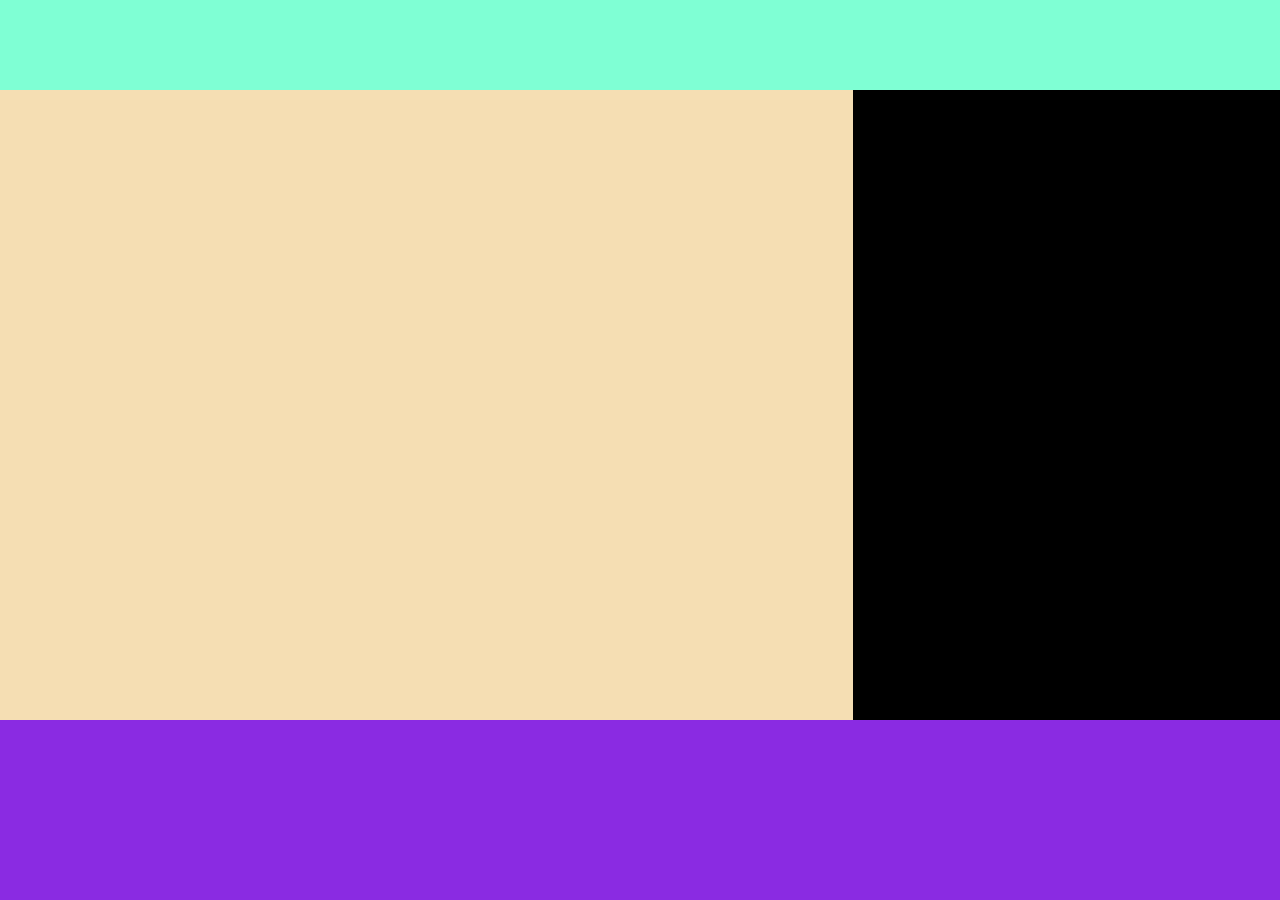
==== index.html @ 0b3eebd1 "Base Grid Layout on Homepage" ====
<!DOCTYPE html>
<html lang="en">

<head>
    <meta charset="UTF-8">
    <meta name="viewport" content="width=device-width, initial-scale=1.0">
    <title>gitgud</title>
    <link rel="stylesheet" href="css/style.css">
    <!-- <link rel="stylesheet" href="css/debug.css"> -->
</head>

<body>
    <div class="wrapper">
        <header class="header">
            <a href="#" class="brand"><img src="https://dummyimage.com/100x80/000/fff" alt=""></a>
        </header>
        <section class="content">
        </section>
        <div class="sidebar"></div>
        <footer class="footer"></footer>
    </div>
</body>

</html>
---- css/style.css ----
@import 'cards.css';
@import 'typo.css';

body {
    padding: 0;
    margin: 0;
}

.wrapper {
    display: grid;
    grid-template-rows: 10vh 70vh 20vh;
    grid-template-areas:
    "top top top"
    "main main sd"
    "footer footer footer";
}

.header {
    grid-area: top;
    background-color: aquamarine;
    display: flex;
    justify-content: center;
    align-items: center;
}

.content {
    grid-area: main;
    background-color: wheat;
}

.sidebar {
    grid-area: sd;
    background-color: black;
}

.footer {
    grid-area: footer;
    background-color: blueviolet;
}
---- css/debug.css ----
/*! debug.css | MIT License | zaydek.github.com/debug.css */
*:not(path):not(g) {
	color:                    hsla(210, 100%, 100%, 0.9) !important;
	background:               hsla(210, 100%,  50%, 0.5) !important;
	outline:    solid 0.25rem hsla(210, 100%, 100%, 0.5) !important;

	box-shadow: none !important;
}
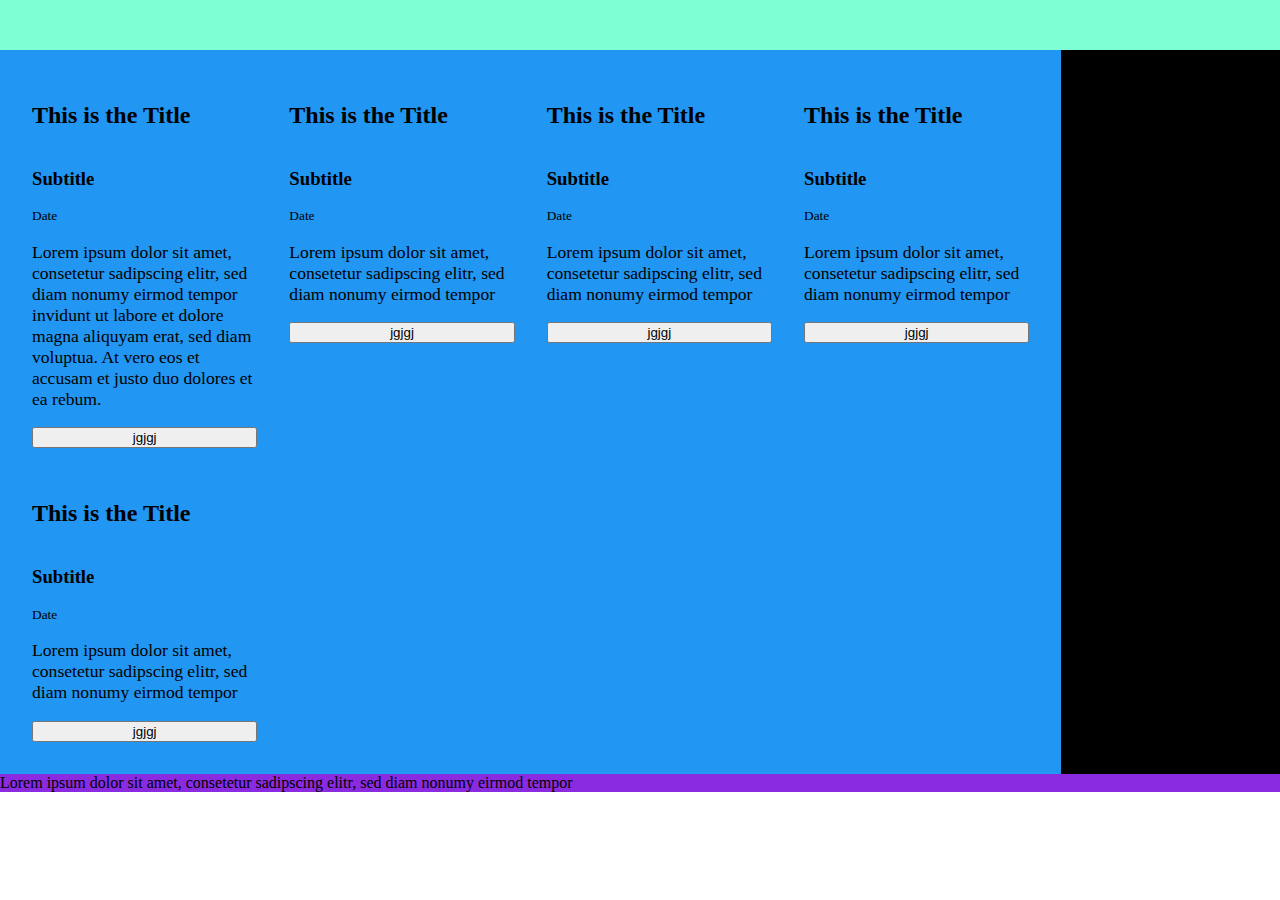
==== commit 4908a674: "Base Grid Layout Homepage continued" ====
--- a/index.html
+++ b/index.html
@@ -6,7 +6,7 @@
     <meta name="viewport" content="width=device-width, initial-scale=1.0">
     <title>gitgud</title>
     <link rel="stylesheet" href="css/style.css">
-    <!-- <link rel="stylesheet" href="css/debug.css"> -->
+    <!-- <link rel="stylesheet" href="css/debug.css">    -->
 </head>
 
 <body>
@@ -15,9 +15,49 @@
             <a href="#" class="brand"><img src="https://dummyimage.com/100x80/000/fff" alt=""></a>
         </header>
         <section class="content">
+            <div class="card">
+                <img src="https://dummyimage.com/300x200/000/fff" width="100%" alt="">
+                <h2>This is the Title</h2>
+                <h3>Subtitle</h3>
+                <small>Date</small>
+                <p>Lorem ipsum dolor sit amet, consetetur sadipscing elitr, sed diam nonumy eirmod tempor invidunt ut labore et dolore magna aliquyam erat, sed diam voluptua. At vero eos et accusam et justo duo dolores et ea rebum.</p>
+                <button>jgjgj</button>
+            </div>
+            <div class="card">
+                <img src="https://dummyimage.com/300x200/000/fff" width="100%" alt="">
+                <h2>This is the Title</h2>
+                <h3>Subtitle</h3>
+                <small>Date</small>
+                <p>Lorem ipsum dolor sit amet, consetetur sadipscing elitr, sed diam nonumy eirmod tempor</p>
+                <button>jgjgj</button>
+            </div>
+            <div class="card">
+                <img src="https://dummyimage.com/300x200/000/fff" width="100%" alt="">
+                <h2>This is the Title</h2>
+                <h3>Subtitle</h3>
+                <small>Date</small>
+                <p>Lorem ipsum dolor sit amet, consetetur sadipscing elitr, sed diam nonumy eirmod tempor</p>
+                <button>jgjgj</button>
+            </div>
+            <div class="card">
+                <img src="https://dummyimage.com/300x200/000/fff" width="100%" alt="">
+                <h2>This is the Title</h2>
+                <h3>Subtitle</h3>
+                <small>Date</small>
+                <p>Lorem ipsum dolor sit amet, consetetur sadipscing elitr, sed diam nonumy eirmod tempor</p>
+                <button>jgjgj</button>
+            </div>
+            <div class="card">
+                <img src="https://dummyimage.com/300x200/000/fff" width="100%" alt="">
+                <h2>This is the Title</h2>
+                <h3>Subtitle</h3>
+                <small>Date</small>
+                <p>Lorem ipsum dolor sit amet, consetetur sadipscing elitr, sed diam nonumy eirmod tempor</p>
+                <button>jgjgj</button>
+            </div>
         </section>
-        <div class="sidebar"></div>
-        <footer class="footer"></footer>
+        <div class="sidebar">Lorem ipsum dolor sit amet, consetetur sadipscing elitr, sed diam nonumy eirmod tempor</div>
+        <footer class="footer">Lorem ipsum dolor sit amet, consetetur sadipscing elitr, sed diam nonumy eirmod tempor</footer>
     </div>
 </body>
 
--- a/css/style.css
+++ b/css/style.css
@@ -4,19 +4,25 @@
 body {
     padding: 0;
     margin: 0;
+    font-size: 16px;
+}
+
+p {
+    font-size: 1.1rem;
 }
 
 .wrapper {
     display: grid;
-    grid-template-rows: 10vh 70vh 20vh;
-    grid-template-areas:
-    "top top top"
-    "main main sd"
-    "footer footer footer";
+    grid:
+    'header header header header header header'
+    'menu main main main main right'
+    'menu footer footer footer footer footer';
+    background-color: #2196F3;
 }
 
 .header {
-    grid-area: top;
+    grid-area: header;
+    padding: 1rem;
     background-color: aquamarine;
     display: flex;
     justify-content: center;
@@ -25,11 +31,22 @@
 
 .content {
     grid-area: main;
-    background-color: wheat;
+    grid-template-columns: repeat(4,1fr);
+    display: grid;
+    grid-gap: 2rem;
+    padding: 2rem;
+    background-color: #2196F3;
+}
+
+.card {
+    display: flex;
+    flex-direction: column;
+    align-items: stretch;
+    justify-content: flex-start;
 }
 
 .sidebar {
-    grid-area: sd;
+    grid-area: right;
     background-color: black;
 }
 
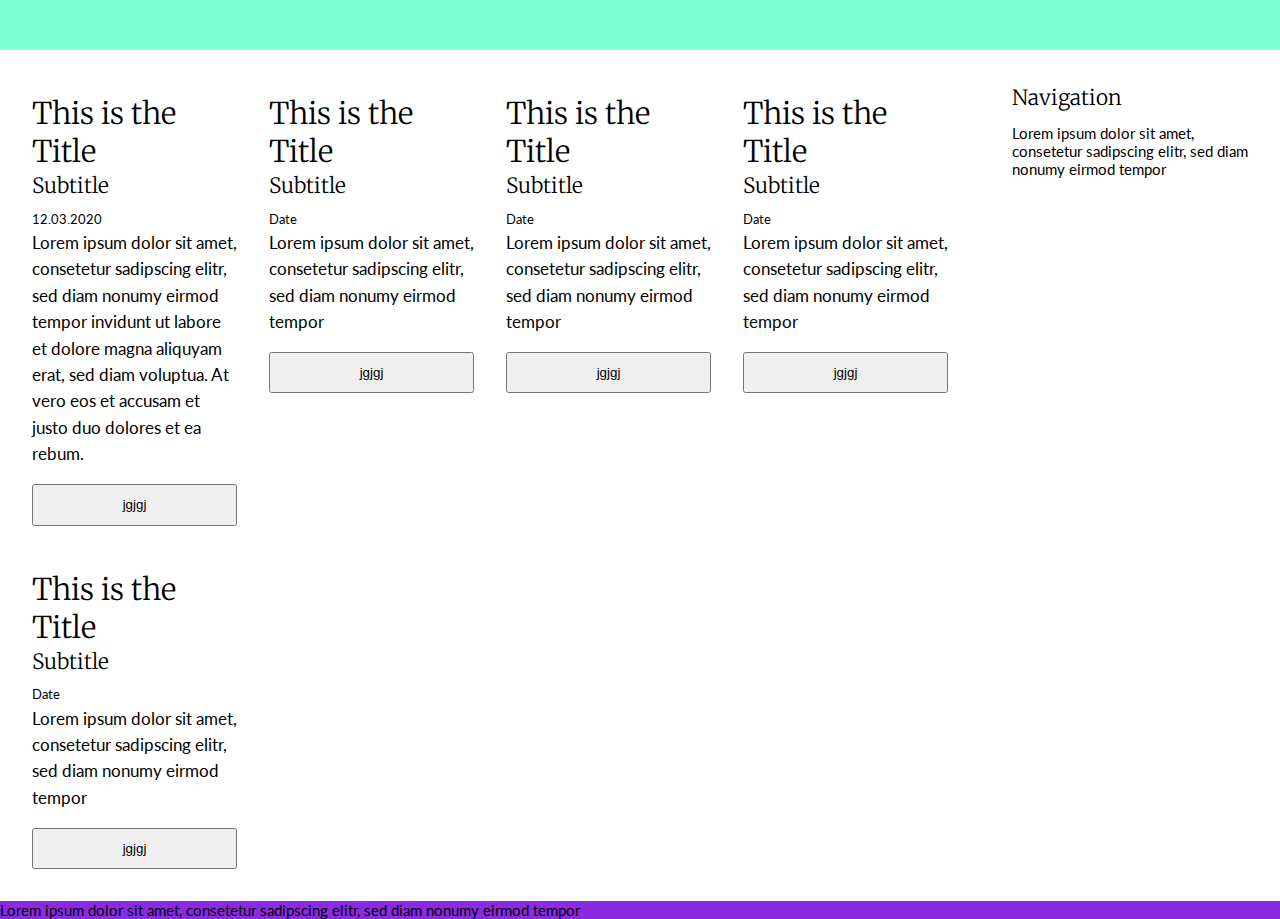
==== commit 51fc5ab2: "Media Queries" ====
--- a/index.html
+++ b/index.html
@@ -6,6 +6,7 @@
     <meta name="viewport" content="width=device-width, initial-scale=1.0">
     <title>gitgud</title>
     <link rel="stylesheet" href="css/style.css">
+    <link href="https://fonts.googleapis.com/css?family=Lato|Merriweather:300&display=swap" rel="stylesheet">
     <!-- <link rel="stylesheet" href="css/debug.css">    -->
 </head>
 
@@ -16,15 +17,15 @@
         </header>
         <section class="content">
             <div class="card">
-                <img src="https://dummyimage.com/300x200/000/fff" width="100%" alt="">
+                <img src="https://dummyimage.com/300x200/000/fff" alt="">
                 <h2>This is the Title</h2>
                 <h3>Subtitle</h3>
-                <small>Date</small>
+                <small>12.03.2020</small>
                 <p>Lorem ipsum dolor sit amet, consetetur sadipscing elitr, sed diam nonumy eirmod tempor invidunt ut labore et dolore magna aliquyam erat, sed diam voluptua. At vero eos et accusam et justo duo dolores et ea rebum.</p>
                 <button>jgjgj</button>
             </div>
             <div class="card">
-                <img src="https://dummyimage.com/300x200/000/fff" width="100%" alt="">
+                <img src="https://dummyimage.com/300x200/000/fff" alt="">
                 <h2>This is the Title</h2>
                 <h3>Subtitle</h3>
                 <small>Date</small>
@@ -32,7 +33,7 @@
                 <button>jgjgj</button>
             </div>
             <div class="card">
-                <img src="https://dummyimage.com/300x200/000/fff" width="100%" alt="">
+                <img src="https://dummyimage.com/300x200/000/fff" alt="">
                 <h2>This is the Title</h2>
                 <h3>Subtitle</h3>
                 <small>Date</small>
@@ -40,7 +41,7 @@
                 <button>jgjgj</button>
             </div>
             <div class="card">
-                <img src="https://dummyimage.com/300x200/000/fff" width="100%" alt="">
+                <img src="https://dummyimage.com/300x200/000/fff" alt="">
                 <h2>This is the Title</h2>
                 <h3>Subtitle</h3>
                 <small>Date</small>
@@ -48,7 +49,7 @@
                 <button>jgjgj</button>
             </div>
             <div class="card">
-                <img src="https://dummyimage.com/300x200/000/fff" width="100%" alt="">
+                <img src="https://dummyimage.com/300x200/000/fff" alt="">
                 <h2>This is the Title</h2>
                 <h3>Subtitle</h3>
                 <small>Date</small>
@@ -56,7 +57,7 @@
                 <button>jgjgj</button>
             </div>
         </section>
-        <div class="sidebar">Lorem ipsum dolor sit amet, consetetur sadipscing elitr, sed diam nonumy eirmod tempor</div>
+        <div class="sidebar"><h3>Navigation</h3>Lorem ipsum dolor sit amet, consetetur sadipscing elitr, sed diam nonumy eirmod tempor</div>
         <footer class="footer">Lorem ipsum dolor sit amet, consetetur sadipscing elitr, sed diam nonumy eirmod tempor</footer>
     </div>
 </body>
--- a/css/style.css
+++ b/css/style.css
@@ -1,56 +1,15 @@
 @import 'cards.css';
 @import 'typo.css';
+@import 'layout.css';
+@import 'queries.css';
 
 body {
     padding: 0;
     margin: 0;
-    font-size: 16px;
+    font-size: 15px;
+    font-family: 'Lato', sans-serif;
 }
 
-p {
-    font-size: 1.1rem;
-}
 
-.wrapper {
-    display: grid;
-    grid:
-    'header header header header header header'
-    'menu main main main main right'
-    'menu footer footer footer footer footer';
-    background-color: #2196F3;
-}
 
-.header {
-    grid-area: header;
-    padding: 1rem;
-    background-color: aquamarine;
-    display: flex;
-    justify-content: center;
-    align-items: center;
-}
 
-.content {
-    grid-area: main;
-    grid-template-columns: repeat(4,1fr);
-    display: grid;
-    grid-gap: 2rem;
-    padding: 2rem;
-    background-color: #2196F3;
-}
-
-.card {
-    display: flex;
-    flex-direction: column;
-    align-items: stretch;
-    justify-content: flex-start;
-}
-
-.sidebar {
-    grid-area: right;
-    background-color: black;
-}
-
-.footer {
-    grid-area: footer;
-    background-color: blueviolet;
-}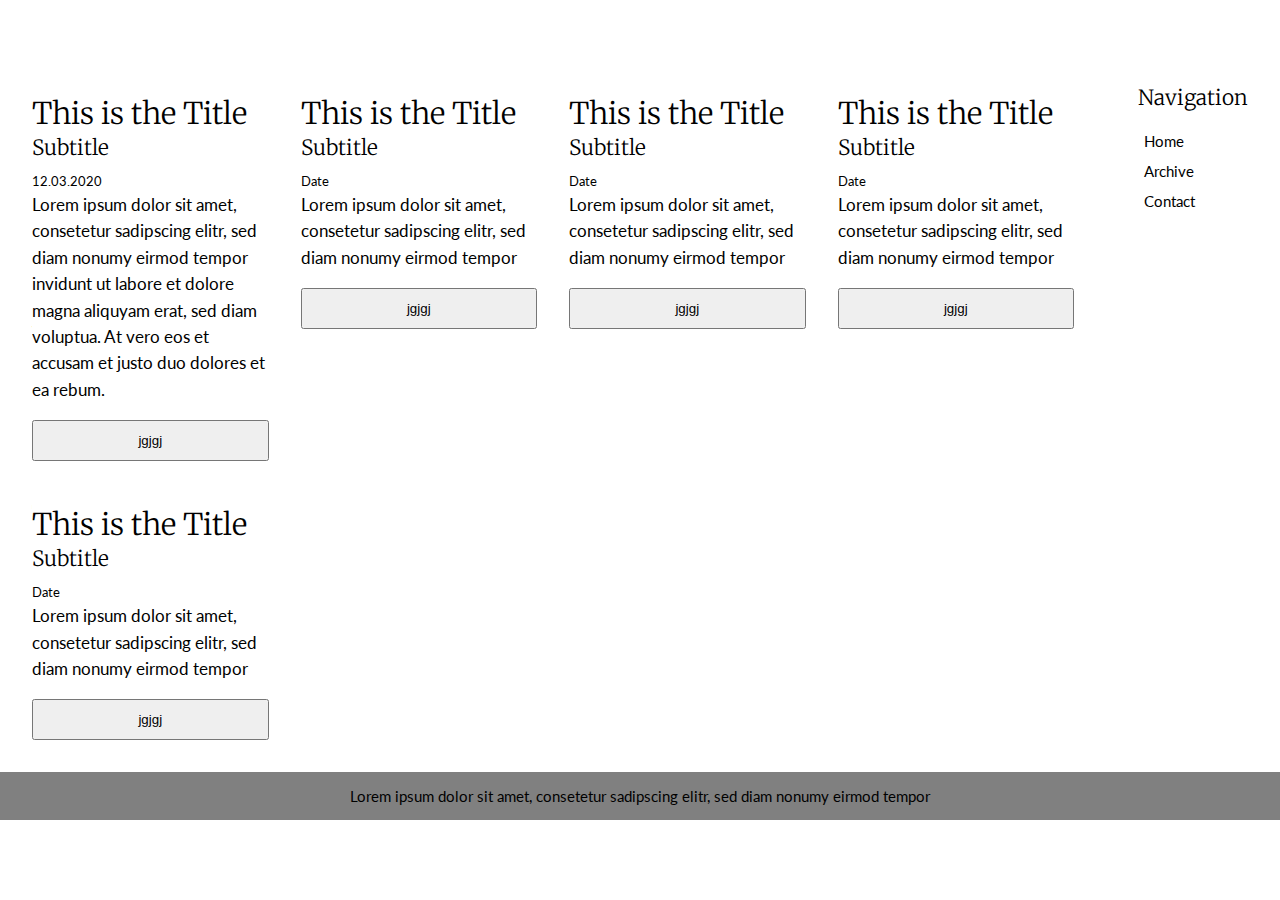
==== commit ff64796b: "Styling Desktop Version" ====
--- a/index.html
+++ b/index.html
@@ -21,7 +21,9 @@
                 <h2>This is the Title</h2>
                 <h3>Subtitle</h3>
                 <small>12.03.2020</small>
-                <p>Lorem ipsum dolor sit amet, consetetur sadipscing elitr, sed diam nonumy eirmod tempor invidunt ut labore et dolore magna aliquyam erat, sed diam voluptua. At vero eos et accusam et justo duo dolores et ea rebum.</p>
+                <p>Lorem ipsum dolor sit amet, consetetur sadipscing elitr, sed diam nonumy eirmod tempor invidunt ut
+                    labore et dolore magna aliquyam erat, sed diam voluptua. At vero eos et accusam et justo duo dolores
+                    et ea rebum.</p>
                 <button>jgjgj</button>
             </div>
             <div class="card">
@@ -57,8 +59,16 @@
                 <button>jgjgj</button>
             </div>
         </section>
-        <div class="sidebar"><h3>Navigation</h3>Lorem ipsum dolor sit amet, consetetur sadipscing elitr, sed diam nonumy eirmod tempor</div>
-        <footer class="footer">Lorem ipsum dolor sit amet, consetetur sadipscing elitr, sed diam nonumy eirmod tempor</footer>
+        <div class="sidebar">
+            <h3>Navigation</h3>
+            <ul>
+                <li>Home</li>
+                <li>Archive</li>
+                <li>Contact</li>
+            </ul>
+        </div>
+        <footer class="footer">Lorem ipsum dolor sit amet, consetetur sadipscing elitr, sed diam nonumy eirmod tempor
+        </footer>
     </div>
 </body>
 
--- a/css/style.css
+++ b/css/style.css
@@ -10,6 +10,16 @@
     font-family: 'Lato', sans-serif;
 }
 
+.sidebar ul {
+    list-style: none;
+    padding-inline-start:0;
+}
+
+.sidebar li {
+    list-style: none;
+    padding: .4em;
+}
 
 
 
+
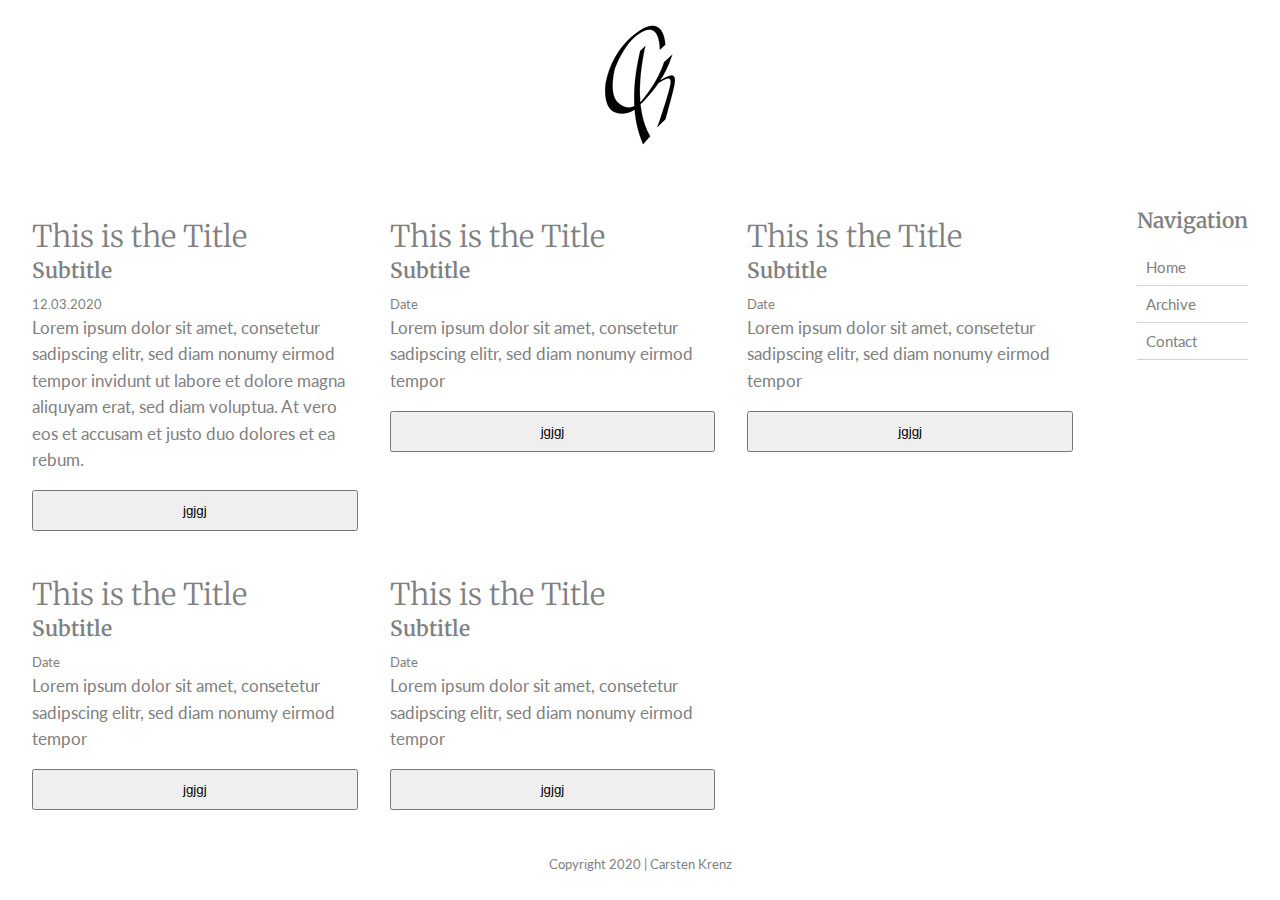
==== commit e6e657c5: "Navigation Styling" ====
--- a/index.html
+++ b/index.html
@@ -13,7 +13,7 @@
 <body>
     <div class="wrapper">
         <header class="header">
-            <a href="#" class="brand"><img src="https://dummyimage.com/100x80/000/fff" alt=""></a>
+            <a href="#" class="brand"><img src="images/logo.png.png" alt=""></a>
         </header>
         <section class="content">
             <div class="card">
@@ -67,7 +67,8 @@
                 <li>Contact</li>
             </ul>
         </div>
-        <footer class="footer">Lorem ipsum dolor sit amet, consetetur sadipscing elitr, sed diam nonumy eirmod tempor
+        <footer class="footer">
+            <small>Copyright 2020 | Carsten Krenz</small>
         </footer>
     </div>
 </body>
--- a/css/style.css
+++ b/css/style.css
@@ -8,6 +8,7 @@
     margin: 0;
     font-size: 15px;
     font-family: 'Lato', sans-serif;
+    color: grey;
 }
 
 .sidebar ul {
@@ -17,7 +18,8 @@
 
 .sidebar li {
     list-style: none;
-    padding: .4em;
+    padding: .6em;
+    border-bottom: 1px solid lightgrey;
 }
 
 
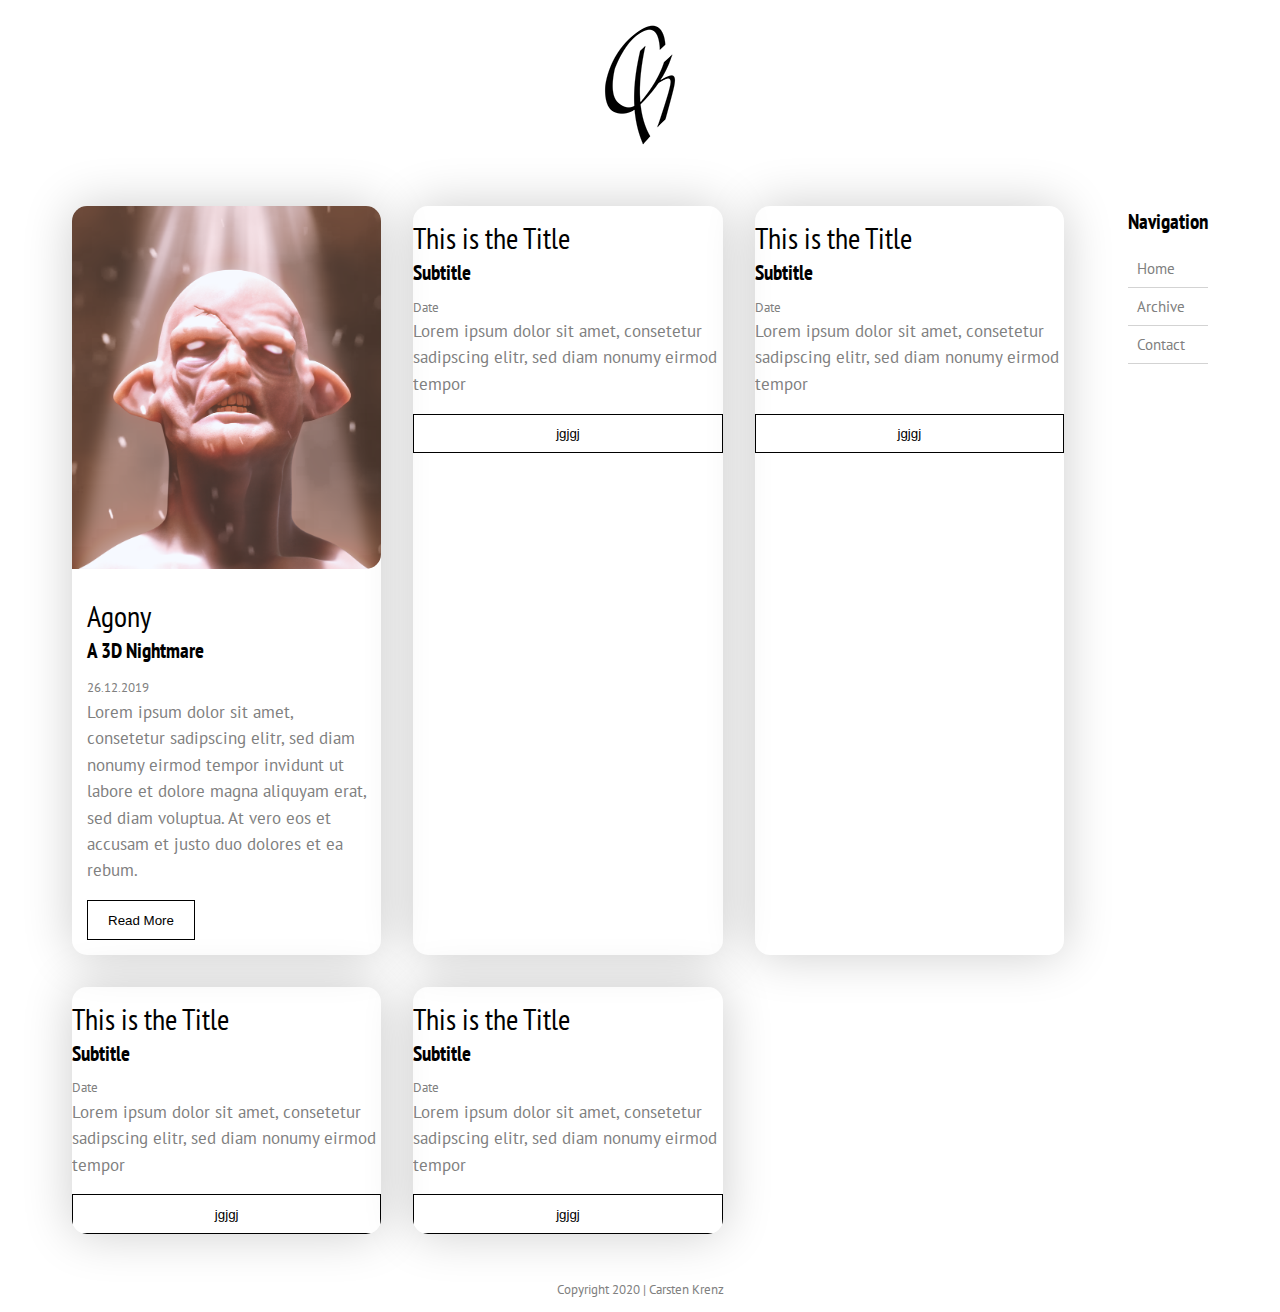
==== commit e372f178: "Blog Card Styling" ====
--- a/index.html
+++ b/index.html
@@ -6,25 +6,26 @@
     <meta name="viewport" content="width=device-width, initial-scale=1.0">
     <title>gitgud</title>
     <link rel="stylesheet" href="css/style.css">
-    <link href="https://fonts.googleapis.com/css?family=Lato|Merriweather:300&display=swap" rel="stylesheet">
+    <link href="https://fonts.googleapis.com/css?family=PT+Sans|PT+Sans+Narrow&display=swap" rel="stylesheet">
     <!-- <link rel="stylesheet" href="css/debug.css">    -->
 </head>
 
 <body>
     <div class="wrapper">
         <header class="header">
-            <a href="#" class="brand"><img src="images/logo.png.png" alt=""></a>
+            <a href="#" class="brand"><img src="images/logo.png" alt=""></a>
         </header>
         <section class="content">
             <div class="card">
-                <img src="https://dummyimage.com/300x200/000/fff" alt="">
-                <h2>This is the Title</h2>
-                <h3>Subtitle</h3>
-                <small>12.03.2020</small>
-                <p>Lorem ipsum dolor sit amet, consetetur sadipscing elitr, sed diam nonumy eirmod tempor invidunt ut
-                    labore et dolore magna aliquyam erat, sed diam voluptua. At vero eos et accusam et justo duo dolores
-                    et ea rebum.</p>
-                <button>jgjgj</button>
+                <img src="images/agony.png" alt="">
+                <div class="card-content">                <h2>Agony</h2>
+                    <h3>A 3D Nightmare</h3>
+                    <small>26.12.2019</small>
+                    <p>Lorem ipsum dolor sit amet, consetetur sadipscing elitr, sed diam nonumy eirmod tempor invidunt ut
+                        labore et dolore magna aliquyam erat, sed diam voluptua. At vero eos et accusam et justo duo dolores
+                        et ea rebum.</p>
+                    <button>Read More</button></div>
+
             </div>
             <div class="card">
                 <img src="https://dummyimage.com/300x200/000/fff" alt="">
--- a/css/style.css
+++ b/css/style.css
@@ -7,7 +7,7 @@
     padding: 0;
     margin: 0;
     font-size: 15px;
-    font-family: 'Lato', sans-serif;
+    font-family: 'PT Sans', sans-serif;
     color: grey;
 }
 
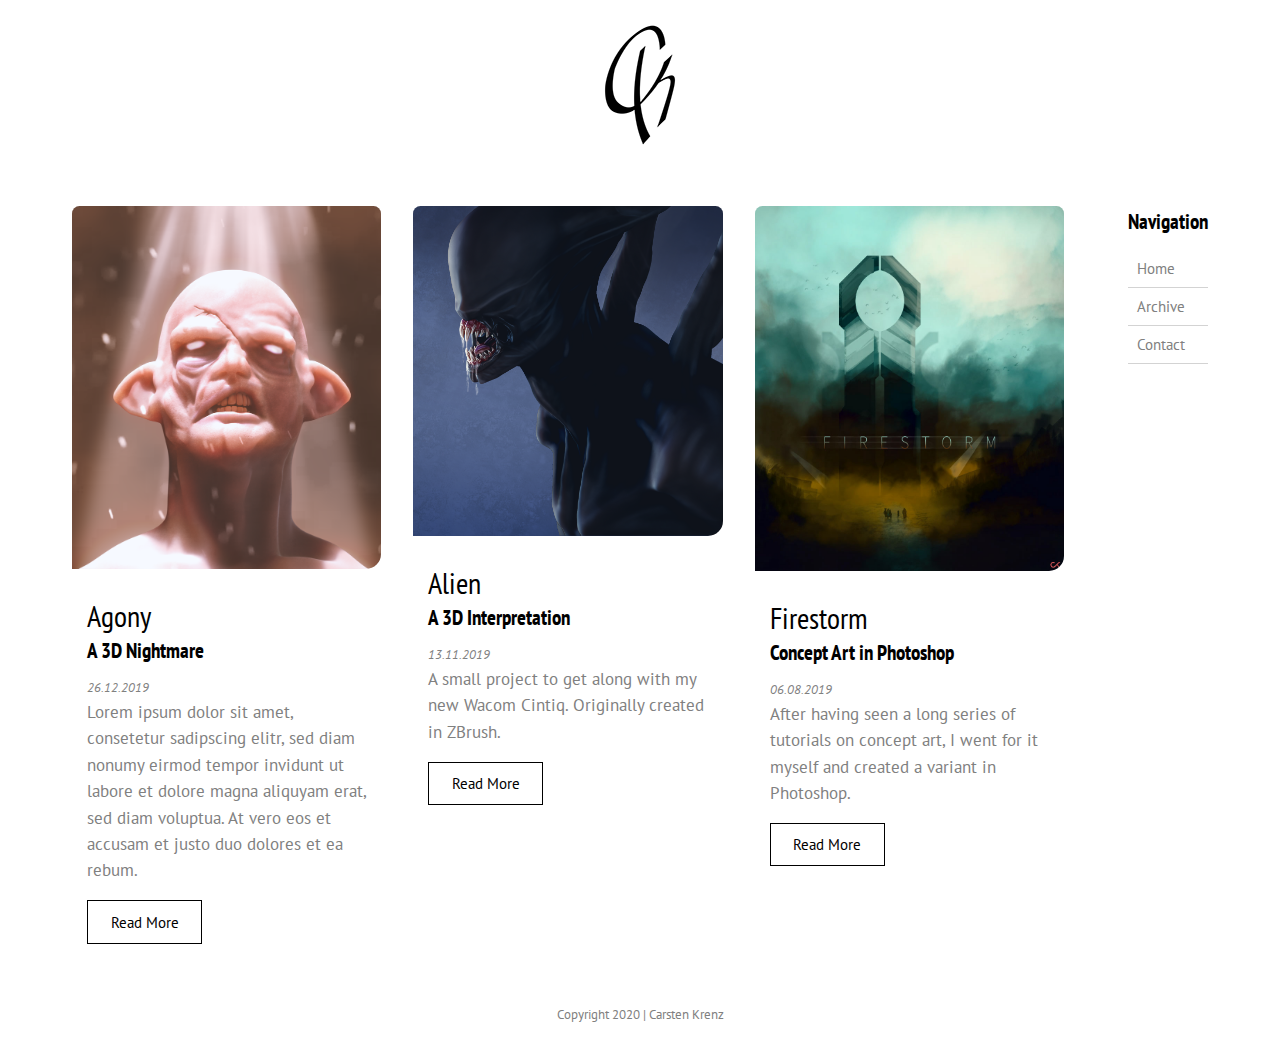
==== commit f0768b29: "Single Site created" ====
--- a/index.html
+++ b/index.html
@@ -18,46 +18,37 @@
         <section class="content">
             <div class="card">
                 <img src="images/agony.png" alt="">
-                <div class="card-content">                <h2>Agony</h2>
+                <div class="card-content">
+                    <h2>Agony</h2>
                     <h3>A 3D Nightmare</h3>
-                    <small>26.12.2019</small>
-                    <p>Lorem ipsum dolor sit amet, consetetur sadipscing elitr, sed diam nonumy eirmod tempor invidunt ut
-                        labore et dolore magna aliquyam erat, sed diam voluptua. At vero eos et accusam et justo duo dolores
+                    <small><em>26.12.2019</em></small>
+                    <p>Lorem ipsum dolor sit amet, consetetur sadipscing elitr, sed diam nonumy eirmod tempor invidunt
+                        ut
+                        labore et dolore magna aliquyam erat, sed diam voluptua. At vero eos et accusam et justo duo
+                        dolores
                         et ea rebum.</p>
-                    <button>Read More</button></div>
-
+                    <a href="agony.html" class="button-link">Read More</a>
+                </div>
             </div>
             <div class="card">
-                <img src="https://dummyimage.com/300x200/000/fff" alt="">
-                <h2>This is the Title</h2>
-                <h3>Subtitle</h3>
-                <small>Date</small>
-                <p>Lorem ipsum dolor sit amet, consetetur sadipscing elitr, sed diam nonumy eirmod tempor</p>
-                <button>jgjgj</button>
+                <img src="images/alien.png" alt="">
+                <div class="card-content">
+                    <h2>Alien</h2>
+                    <h3>A 3D Interpretation</h3>
+                    <small><em>13.11.2019</em></small>
+                    <p>A small project to get along with my new Wacom Cintiq. Originally created in ZBrush.</p>
+                    <a href="#" class="button-link">Read More</a>
+                </div>
             </div>
             <div class="card">
-                <img src="https://dummyimage.com/300x200/000/fff" alt="">
-                <h2>This is the Title</h2>
-                <h3>Subtitle</h3>
-                <small>Date</small>
-                <p>Lorem ipsum dolor sit amet, consetetur sadipscing elitr, sed diam nonumy eirmod tempor</p>
-                <button>jgjgj</button>
-            </div>
-            <div class="card">
-                <img src="https://dummyimage.com/300x200/000/fff" alt="">
-                <h2>This is the Title</h2>
-                <h3>Subtitle</h3>
-                <small>Date</small>
-                <p>Lorem ipsum dolor sit amet, consetetur sadipscing elitr, sed diam nonumy eirmod tempor</p>
-                <button>jgjgj</button>
-            </div>
-            <div class="card">
-                <img src="https://dummyimage.com/300x200/000/fff" alt="">
-                <h2>This is the Title</h2>
-                <h3>Subtitle</h3>
-                <small>Date</small>
-                <p>Lorem ipsum dolor sit amet, consetetur sadipscing elitr, sed diam nonumy eirmod tempor</p>
-                <button>jgjgj</button>
+                <img src="images/firestorm.jpg" alt="">
+                <div class="card-content">
+                    <h2>Firestorm</h2>
+                    <h3>Concept Art in Photoshop</h3>
+                    <small><em>06.08.2019</em></small>
+                    <p>After having seen a long series of tutorials on concept art, I went for it myself and created a variant in Photoshop.</p>
+                    <a href="#" class="button-link">Read More</a>
+                </div>
             </div>
         </section>
         <div class="sidebar">
--- a/css/style.css
+++ b/css/style.css
@@ -9,6 +9,11 @@
     font-size: 15px;
     font-family: 'PT Sans', sans-serif;
     color: grey;
+}
+
+a {
+    text-decoration: none;
+    color: white;
 }
 
 .sidebar ul {
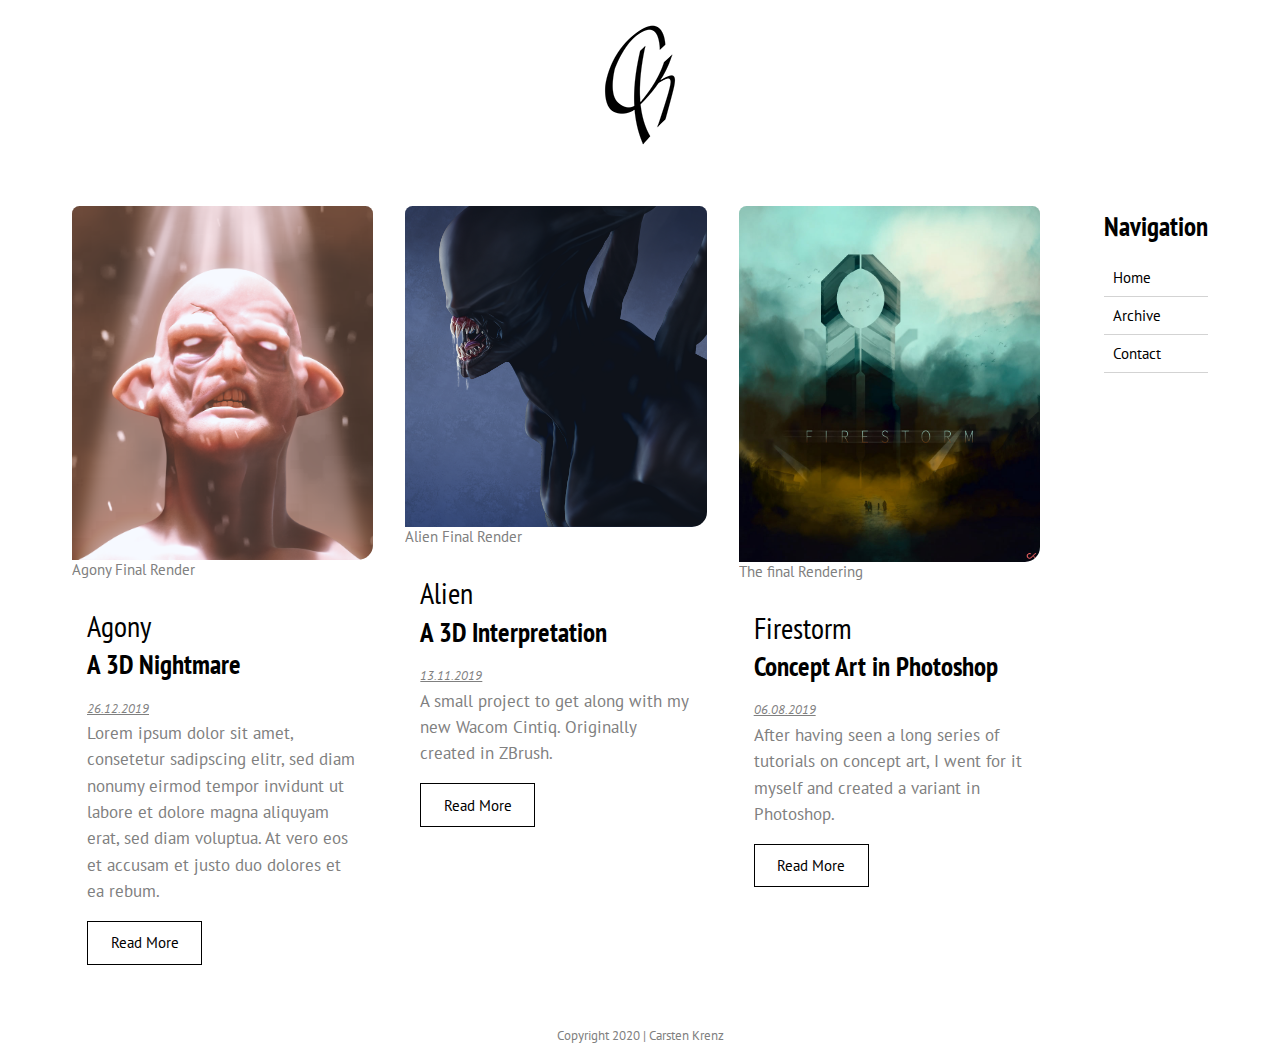
==== commit 5a7a9d89: "Update after Code Review" ====
--- a/index.html
+++ b/index.html
@@ -18,10 +18,11 @@
         <section class="content">
             <div class="card">
                 <img src="images/agony.png" alt="">
+                <figcaption>Agony Final Render</figcaption>
                 <div class="card-content">
                     <h2>Agony</h2>
                     <h3>A 3D Nightmare</h3>
-                    <small><em>26.12.2019</em></small>
+                    <small><em><u>26.12.2019</u></em></small>
                     <p>Lorem ipsum dolor sit amet, consetetur sadipscing elitr, sed diam nonumy eirmod tempor invidunt
                         ut
                         labore et dolore magna aliquyam erat, sed diam voluptua. At vero eos et accusam et justo duo
@@ -32,20 +33,22 @@
             </div>
             <div class="card">
                 <img src="images/alien.png" alt="">
+                <figcaption>Alien Final Render</figcaption>
                 <div class="card-content">
                     <h2>Alien</h2>
-                    <h3>A 3D Interpretation</h3>
-                    <small><em>13.11.2019</em></small>
+                    <h3>A 3D Interpretation</strong></h3>
+                    <small><em><u>13.11.2019</u></em></small>
                     <p>A small project to get along with my new Wacom Cintiq. Originally created in ZBrush.</p>
                     <a href="#" class="button-link">Read More</a>
                 </div>
             </div>
             <div class="card">
                 <img src="images/firestorm.jpg" alt="">
+                <figcaption>The final Rendering</figcaption>
                 <div class="card-content">
                     <h2>Firestorm</h2>
                     <h3>Concept Art in Photoshop</h3>
-                    <small><em>06.08.2019</em></small>
+                    <small><em><u>06.08.2019</u></em></small>
                     <p>After having seen a long series of tutorials on concept art, I went for it myself and created a variant in Photoshop.</p>
                     <a href="#" class="button-link">Read More</a>
                 </div>
@@ -54,9 +57,9 @@
         <div class="sidebar">
             <h3>Navigation</h3>
             <ul>
-                <li>Home</li>
-                <li>Archive</li>
-                <li>Contact</li>
+                <li><a href="index.html">Home</a></li>
+                <li><a href="#">Archive</a></li>
+                <li><a href="#">Contact</a></li>
             </ul>
         </div>
         <footer class="footer">
--- a/css/style.css
+++ b/css/style.css
@@ -11,11 +11,6 @@
     color: grey;
 }
 
-a {
-    text-decoration: none;
-    color: white;
-}
-
 .sidebar ul {
     list-style: none;
     padding-inline-start:0;
@@ -27,6 +22,19 @@
     border-bottom: 1px solid lightgrey;
 }
 
+i{
+    font-size: 2em; color: black;
+    transition: all .1s;
+}
 
+i:hover{
+    transform: scale(1.2);
+    color: teal !important;
+    transition: all .1s;
+}
 
+a {
+    color: black;
+    text-decoration: none;
+}
 
